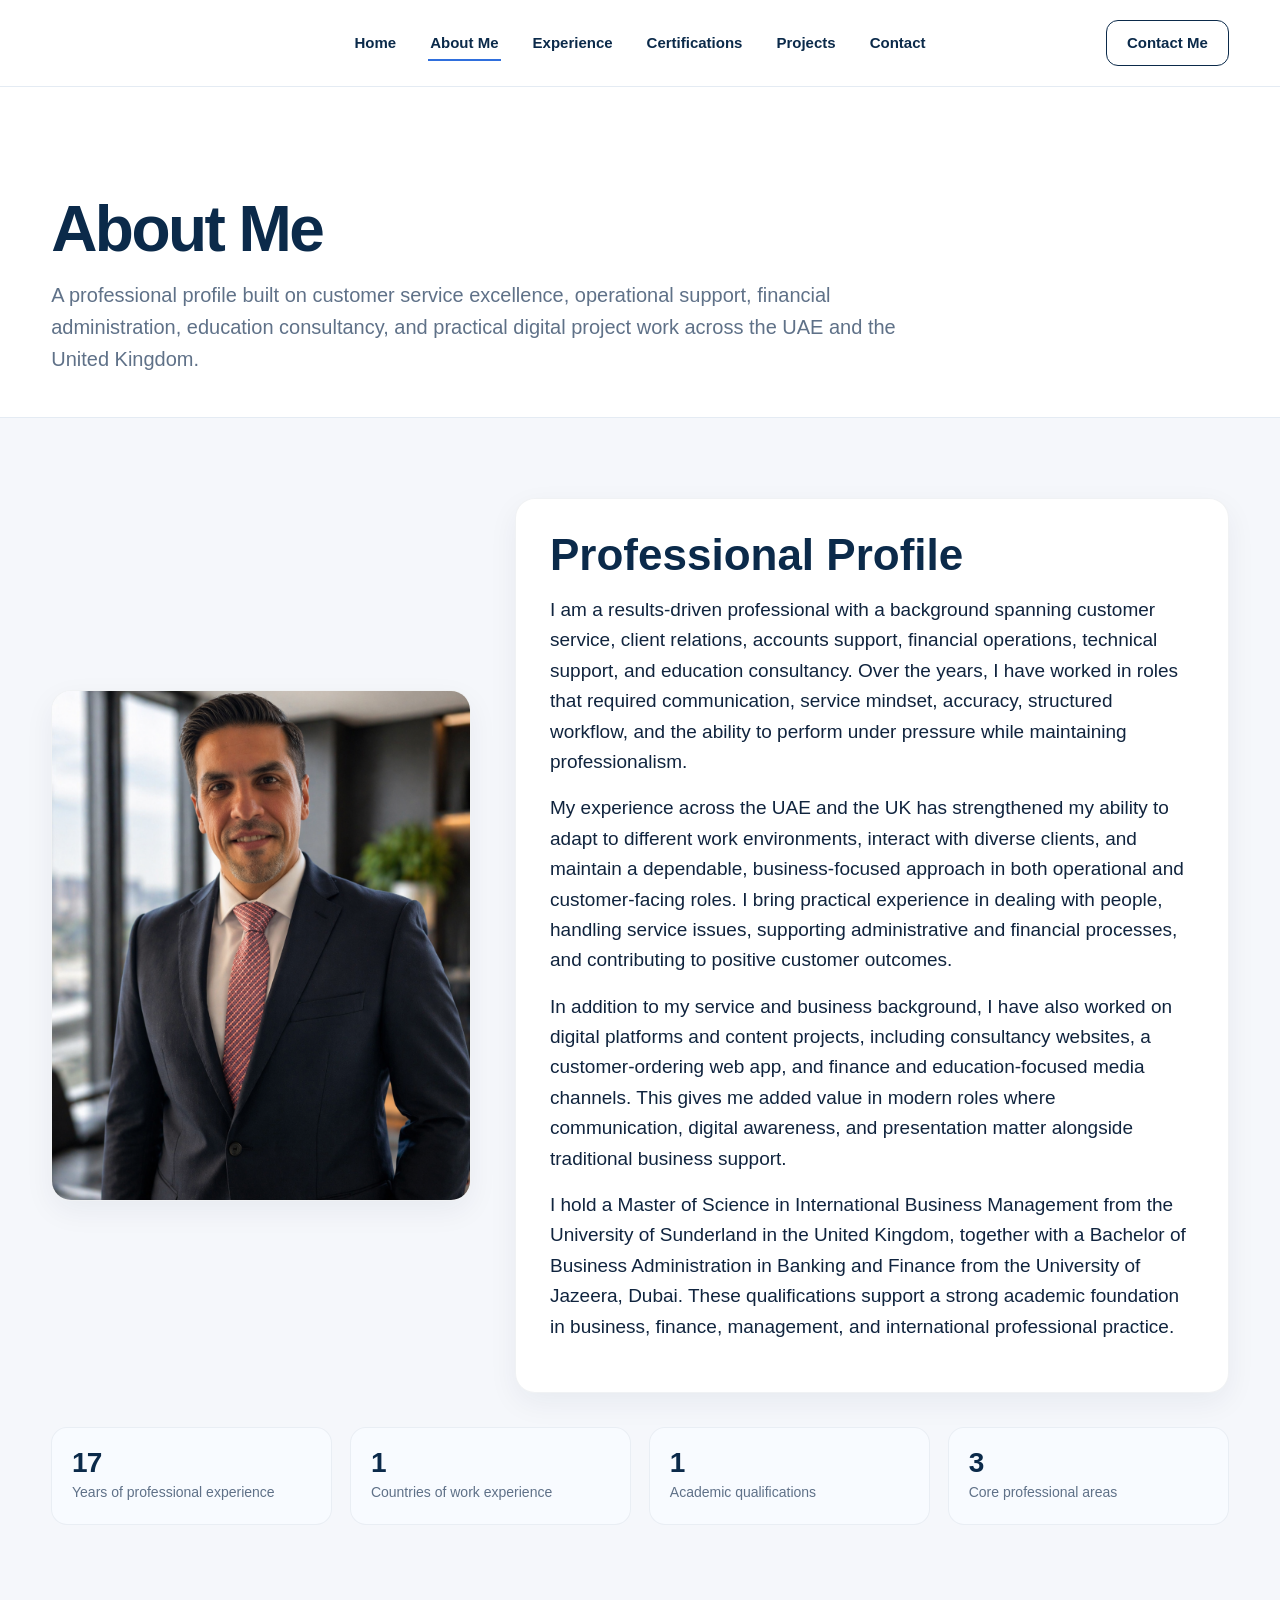
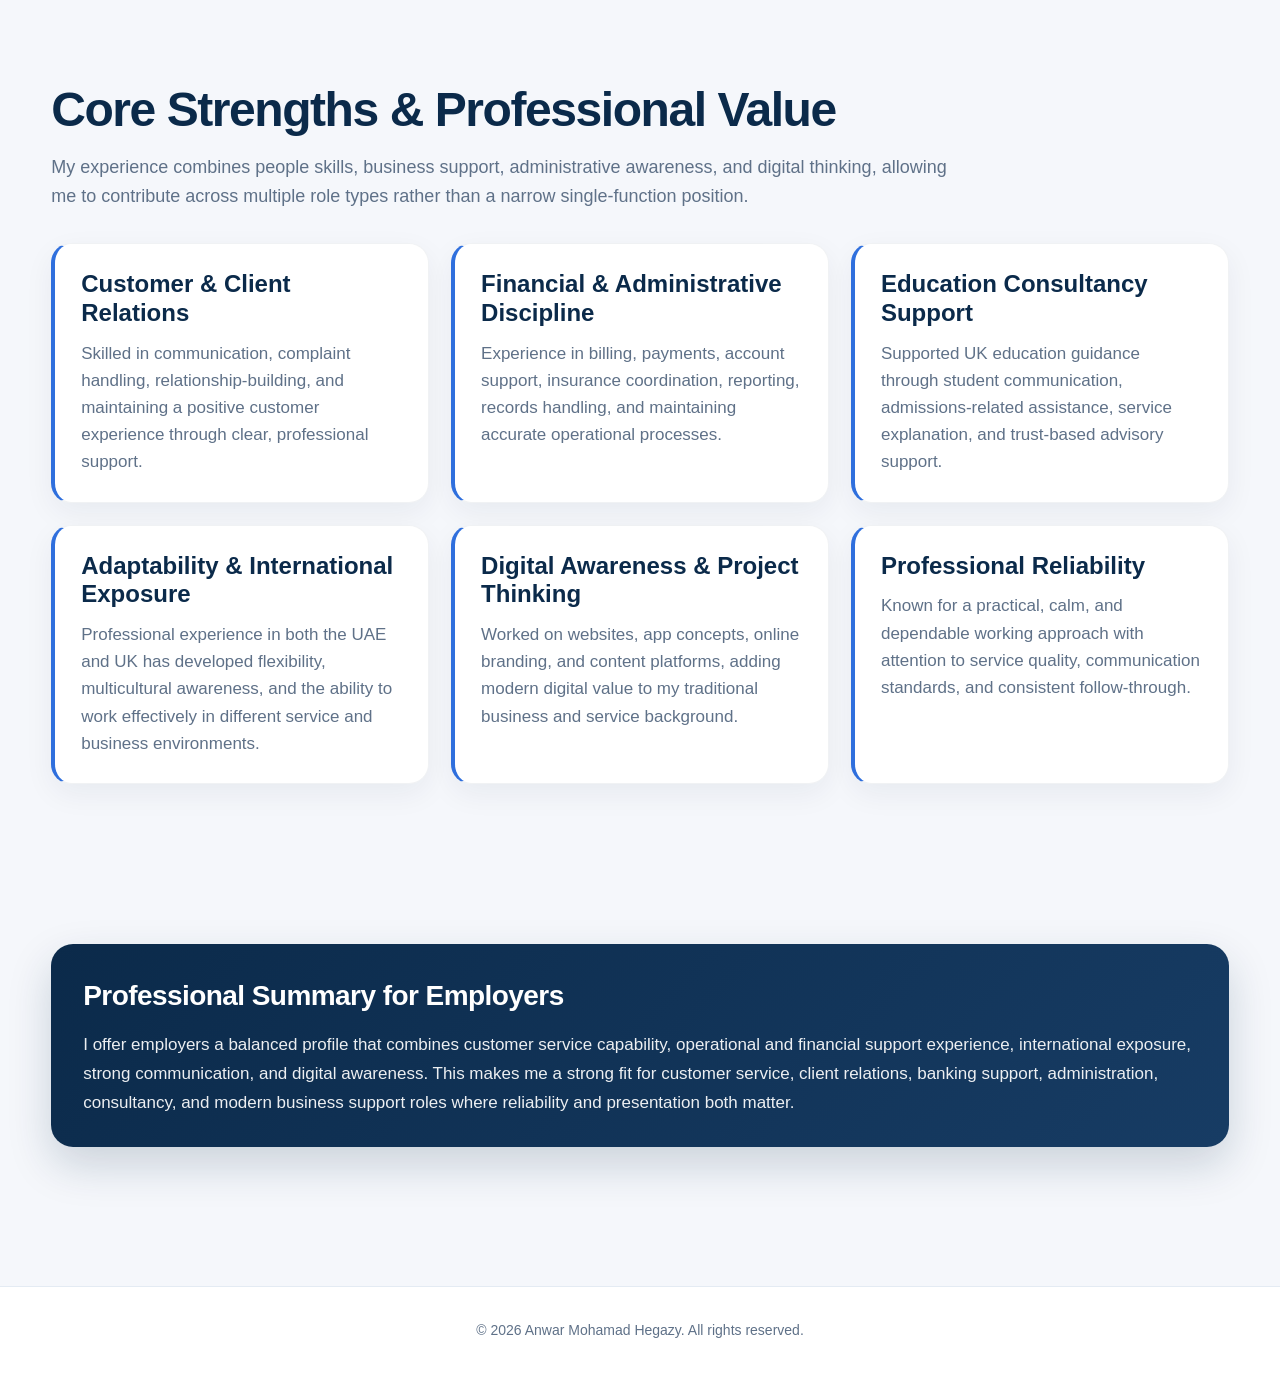
==== about.html @ 1013488e "Initial portfolio upload" ====
<!DOCTYPE html>
<html lang="en">
<head>
  <meta charset="UTF-8" />
  <meta name="viewport" content="width=device-width, initial-scale=1.0" />
  <title>Anwar Hegazy | About Me</title>
  <meta
    name="description"
    content="Learn more about Anwar Hegazy, including his international experience, academic background, client service expertise, education consultancy work, and digital project profile."
  />
  <link rel="icon" type="image/png" href="images/favicon.png" />
  <link rel="stylesheet" href="style.css" />
</head>
<body>
  <header class="site-header">
    <div class="container header-inner">
      <div class="brand-spacer"></div>

      <nav class="main-nav">
        <a href="index.html">Home</a>
        <a href="about.html" class="active">About Me</a>
        <a href="experience.html">Experience</a>
        <a href="certifications.html">Certifications</a>
        <a href="projects.html">Projects</a>
        <a href="contact.html">Contact</a>
      </nav>

      <div class="header-right">
        <a href="contact.html" class="header-btn">Contact Me</a>
      </div>

      <button class="menu-toggle" aria-label="Menu">☰</button>
    </div>

    <div class="mobile-nav">
      <a href="index.html">Home</a>
      <a href="about.html">About Me</a>
      <a href="experience.html">Experience</a>
      <a href="certifications.html">Certifications</a>
      <a href="projects.html">Projects</a>
      <a href="contact.html">Contact</a>
    </div>
  </header>

  <section class="page-hero fade-in-section">
    <div class="container">
      <h1>About Me</h1>
      <p>
        A professional profile built on customer service excellence, operational support, financial administration,
        education consultancy, and practical digital project work across the UAE and the United Kingdom.
      </p>
    </div>
  </section>

  <section class="section">
    <div class="container">
      <div class="about-grid fade-in-section">
        <div class="about-photo card">
          <img src="images/anwar-photo.png" alt="Anwar Hegazy portrait" />
        </div>

        <div class="about-copy card">
          <h2>Professional Profile</h2>

          <p>
            I am a results-driven professional with a background spanning customer service, client relations,
            accounts support, financial operations, technical support, and education consultancy. Over the years,
            I have worked in roles that required communication, service mindset, accuracy, structured workflow,
            and the ability to perform under pressure while maintaining professionalism.
          </p>

          <p>
            My experience across the UAE and the UK has strengthened my ability to adapt to different work
            environments, interact with diverse clients, and maintain a dependable, business-focused approach
            in both operational and customer-facing roles. I bring practical experience in dealing with people,
            handling service issues, supporting administrative and financial processes, and contributing to
            positive customer outcomes.
          </p>

          <p>
            In addition to my service and business background, I have also worked on digital platforms and content
            projects, including consultancy websites, a customer-ordering web app, and finance and education-focused
            media channels. This gives me added value in modern roles where communication, digital awareness, and
            presentation matter alongside traditional business support.
          </p>

          <p>
            I hold a Master of Science in International Business Management from the University of Sunderland in
            the United Kingdom, together with a Bachelor of Business Administration in Banking and Finance from
            the University of Jazeera, Dubai. These qualifications support a strong academic foundation in business,
            finance, management, and international professional practice.
          </p>
        </div>
      </div>

      <div class="stats-row fade-in-section" style="margin-top: 34px;">
        <div class="stat-box">
          <strong class="stat-number" data-target="20">0</strong>
          <span class="stat-label">Years of professional experience</span>
        </div>

        <div class="stat-box">
          <strong class="stat-number" data-target="2">0</strong>
          <span class="stat-label">Countries of work experience</span>
        </div>

        <div class="stat-box">
          <strong class="stat-number" data-target="2">0</strong>
          <span class="stat-label">Academic qualifications</span>
        </div>

        <div class="stat-box">
          <strong class="stat-number" data-target="4">0</strong>
          <span class="stat-label">Core professional areas</span>
        </div>
      </div>
    </div>
  </section>

  <section class="section fade-in-section">
    <div class="container">
      <h2 class="section-title">Core Strengths & Professional Value</h2>
      <p class="section-intro">
        My experience combines people skills, business support, administrative awareness, and digital thinking,
        allowing me to contribute across multiple role types rather than a narrow single-function position.
      </p>

      <div class="highlights-grid">
        <div class="highlight-card card">
          <h4>Customer & Client Relations</h4>
          <p>
            Skilled in communication, complaint handling, relationship-building, and maintaining a positive
            customer experience through clear, professional support.
          </p>
        </div>

        <div class="highlight-card card">
          <h4>Financial & Administrative Discipline</h4>
          <p>
            Experience in billing, payments, account support, insurance coordination, reporting, records handling,
            and maintaining accurate operational processes.
          </p>
        </div>

        <div class="highlight-card card">
          <h4>Education Consultancy Support</h4>
          <p>
            Supported UK education guidance through student communication, admissions-related assistance,
            service explanation, and trust-based advisory support.
          </p>
        </div>

        <div class="highlight-card card">
          <h4>Adaptability & International Exposure</h4>
          <p>
            Professional experience in both the UAE and UK has developed flexibility, multicultural awareness,
            and the ability to work effectively in different service and business environments.
          </p>
        </div>

        <div class="highlight-card card">
          <h4>Digital Awareness & Project Thinking</h4>
          <p>
            Worked on websites, app concepts, online branding, and content platforms, adding modern digital value
            to my traditional business and service background.
          </p>
        </div>

        <div class="highlight-card card">
          <h4>Professional Reliability</h4>
          <p>
            Known for a practical, calm, and dependable working approach with attention to service quality,
            communication standards, and consistent follow-through.
          </p>
        </div>
      </div>
    </div>
  </section>

  <section class="section fade-in-section">
    <div class="container">
      <div class="recruiter-strip">
        <h3>Professional Summary for Employers</h3>
        <p>
          I offer employers a balanced profile that combines customer service capability, operational and financial
          support experience, international exposure, strong communication, and digital awareness. This makes me a
          strong fit for customer service, client relations, banking support, administration, consultancy, and
          modern business support roles where reliability and presentation both matter.
        </p>
      </div>
    </div>
  </section>

  <footer class="site-footer">
    <div class="container footer-inner">
      <p>© 2026 Anwar Mohamad Hegazy. All rights reserved.</p>
    </div>
  </footer>

  <script src="script.js"></script>
</body>
</html>
---- style.css ----
:root {
  --navy: #0b2a4a;
  --navy-2: #163b63;
  --blue: #2f6fdd;
  --blue-dark: #255fc7;
  --text: #10243e;
  --muted: #5f7188;
  --bg: #f5f7fb;
  --bg-soft: #eef3f9;
  --white: #ffffff;
  --line: #e4ebf3;
  --card: #ffffff;
  --shadow: 0 12px 34px rgba(16, 36, 62, 0.08);
  --shadow-soft: 0 8px 24px rgba(16, 36, 62, 0.05);
  --shadow-strong: 0 20px 50px rgba(16, 36, 62, 0.14);
  --radius: 20px;
  --max: 1240px;
}

* {
  box-sizing: border-box;
}

html {
  scroll-behavior: smooth;
}

body {
  margin: 0;
  font-family: Arial, sans-serif;
  color: var(--text);
  background: var(--bg);
  line-height: 1.6;
  -webkit-font-smoothing: antialiased;
  -moz-osx-font-smoothing: grayscale;
}

img {
  max-width: 100%;
  display: block;
}

a {
  color: inherit;
  text-decoration: none;
}

.container {
  width: min(92%, var(--max));
  margin: 0 auto;
}

/* Header */
.site-header {
  position: sticky;
  top: 0;
  z-index: 1000;
  background: rgba(255, 255, 255, 0.96);
  backdrop-filter: blur(10px);
  border-bottom: 1px solid var(--line);
}

.site-header.scrolled {
  box-shadow: 0 8px 24px rgba(16, 36, 62, 0.08);
}

.header-inner {
  min-height: 86px;
  display: grid;
  grid-template-columns: 1fr auto 1fr;
  align-items: center;
}

.brand-spacer {
  min-height: 1px;
}

.main-nav {
  display: flex;
  justify-content: center;
  gap: 30px;
  align-items: center;
  flex-wrap: wrap;
}

.main-nav a {
  color: var(--navy);
  font-size: 15px;
  font-weight: 600;
  position: relative;
  padding: 8px 2px;
  transition: color 0.25s ease;
}

.main-nav a::after {
  content: "";
  position: absolute;
  left: 0;
  bottom: 2px;
  width: 0;
  height: 2px;
  background: var(--blue);
  transition: width 0.25s ease;
}

.main-nav a:hover::after,
.main-nav a.active::after {
  width: 100%;
}

.header-right {
  display: flex;
  justify-content: flex-end;
  gap: 12px;
}

.header-btn {
  display: inline-flex;
  align-items: center;
  justify-content: center;
  min-height: 46px;
  border: 1px solid var(--navy);
  color: var(--navy);
  padding: 0 20px;
  border-radius: 12px;
  font-size: 15px;
  font-weight: 600;
  transition: 0.25s ease;
}

.header-btn:hover {
  background: var(--navy);
  color: var(--white);
}

.menu-toggle {
  display: none;
  justify-self: end;
  background: #fff;
  border: 1px solid var(--line);
  color: var(--navy);
  border-radius: 10px;
  padding: 10px 12px;
  font-size: 20px;
  cursor: pointer;
}

.mobile-nav {
  display: none;
  border-top: 1px solid var(--line);
  background: #fff;
}

.mobile-nav.show {
  display: block;
}

.mobile-nav a {
  display: block;
  padding: 15px 4%;
  border-bottom: 1px solid #eef3f8;
  color: var(--navy);
  font-weight: 500;
}

/* Buttons */
.btn-primary,
.btn-secondary,
.btn-light,
.btn-outline-dark {
  display: inline-flex;
  align-items: center;
  justify-content: center;
  min-height: 52px;
  padding: 0 22px;
  border-radius: 12px;
  font-size: 15px;
  font-weight: 700;
  letter-spacing: 0.01em;
  transition: 0.25s ease;
}

.btn-primary {
  background: var(--blue);
  color: var(--white);
  border: none;
  box-shadow: 0 10px 20px rgba(47, 111, 221, 0.18);
}

.btn-primary:hover {
  background: var(--blue-dark);
  transform: translateY(-1px);
  box-shadow: 0 14px 28px rgba(47, 111, 221, 0.24);
}

.btn-secondary {
  border: 1px solid rgba(255,255,255,0.88);
  color: var(--white);
  background: transparent;
}

.btn-secondary:hover {
  background: rgba(255,255,255,0.1);
}

.btn-light {
  background: var(--white);
  color: var(--navy);
}

.btn-light:hover {
  background: #f1f5fb;
}

.btn-outline-dark {
  background: transparent;
  color: var(--navy);
  border: 1px solid var(--navy);
}

.btn-outline-dark:hover {
  background: var(--navy);
  color: var(--white);
  box-shadow: 0 12px 24px rgba(11, 42, 74, 0.16);
}

/* Hero */
.hero {
  min-height: calc(100vh - 86px);
  background:
    linear-gradient(to right, rgba(11, 42, 74, 0.84), rgba(11, 42, 74, 0.56), rgba(11, 42, 74, 0.16)),
    url("images/hero-bg.jpg") center center / cover no-repeat;
  display: flex;
  align-items: center;
}

.hero-inner {
  padding: 90px 0;
}

.hero-copy {
  max-width: 780px;
  color: var(--white);
}

.eyebrow {
  display: inline-block;
  margin-bottom: 18px;
  font-size: 13px;
  letter-spacing: 0.18em;
  text-transform: uppercase;
  opacity: 0.92;
}

.hero h1 {
  margin: 0 0 18px;
  font-size: clamp(56px, 7vw, 92px);
  line-height: 0.96;
  letter-spacing: -0.04em;
  font-weight: 700;
}

.hero-subtitle {
  margin: 0 0 22px;
  font-size: clamp(20px, 2vw, 32px);
  line-height: 1.4;
  opacity: 0.98;
}

.hero-description {
  max-width: 760px;
  margin: 0 0 34px;
  font-size: 18px;
  line-height: 1.7;
  opacity: 0.95;
}

.hero-actions {
  display: flex;
  flex-wrap: wrap;
  gap: 14px;
}

/* Generic cards */
.home-intro-card,
.home-photo-card,
.home-feature-card,
.card {
  background: var(--card);
  border-radius: var(--radius);
  box-shadow: 0 10px 30px rgba(16, 36, 62, 0.06);
  border: 1px solid rgba(11, 42, 74, 0.06);
}

/* Home */
.home-section {
  padding: 70px 0;
}

.home-intro-grid {
  display: grid;
  grid-template-columns: 1.1fr 0.9fr;
  gap: 26px;
  align-items: stretch;
}

.home-intro-card {
  padding: 34px;
}

.home-intro-card h2 {
  margin: 0 0 16px;
  font-size: 38px;
  line-height: 1.05;
  color: var(--navy);
}

.home-intro-card p {
  margin: 0 0 14px;
  font-size: 18px;
  color: var(--text);
}

.home-photo-card {
  overflow: hidden;
  min-height: 100%;
}

.home-photo-card img {
  width: 100%;
  height: 100%;
  object-fit: cover;
}

.home-feature-grid {
  display: grid;
  grid-template-columns: repeat(4, 1fr);
  gap: 22px;
  margin-top: 24px;
}

.home-feature-card {
  padding: 24px;
}

.home-feature-card h3 {
  margin: 0 0 10px;
  font-size: 24px;
  line-height: 1.2;
  color: var(--navy);
}

.home-feature-card p {
  margin: 0;
  color: var(--muted);
  font-size: 16px;
}

.featured-projects-grid {
  display: grid;
  grid-template-columns: repeat(3, 1fr);
  gap: 22px;
  margin-top: 26px;
}

.featured-project-card {
  background: var(--white);
  border: 1px solid rgba(11, 42, 74, 0.06);
  border-radius: 18px;
  overflow: hidden;
  box-shadow: 0 10px 30px rgba(16, 36, 62, 0.06);
}

.featured-project-media {
  aspect-ratio: 16 / 10;
  overflow: hidden;
  background: #fff;
}

.featured-project-media img {
  width: 100%;
  height: 100%;
  object-fit: cover;
}

.featured-project-body {
  padding: 22px;
}

.featured-project-body h3 {
  margin: 0 0 10px;
  font-size: 24px;
  color: var(--navy);
}

.featured-project-label {
  display: inline-block;
  margin-bottom: 12px;
  font-size: 13px;
  font-weight: 700;
  letter-spacing: 0.04em;
  text-transform: uppercase;
  color: var(--blue);
}

.featured-project-body p {
  margin: 0 0 16px;
  color: var(--muted);
  font-size: 16px;
}

/* Stats */
.stats-row {
  display: grid;
  grid-template-columns: repeat(4, 1fr);
  gap: 18px;
  margin-top: 24px;
}

.stat-box {
  background: #f8fbff;
  border: 1px solid rgba(11, 42, 74, 0.06);
  border-radius: 16px;
  padding: 20px;
}

.stat-box strong,
.stat-number {
  display: block;
  font-size: 28px;
  color: var(--navy);
  font-weight: 700;
  line-height: 1.1;
  letter-spacing: -0.03em;
}

.stat-box span,
.stat-label {
  font-size: 14px;
  color: var(--muted);
}

/* Recruiter strip */
.recruiter-strip {
  margin-top: 0;
  margin-bottom: 32px;
  background: linear-gradient(135deg, #0b2a4a, #173c64);
  color: #fff;
  border-radius: 22px;
  padding: 30px 32px;
  box-shadow: 0 18px 44px rgba(11, 42, 74, 0.18);
}

.recruiter-strip h3 {
  margin: 0 0 12px;
  font-size: 28px;
  letter-spacing: -0.02em;
}

.recruiter-strip p {
  margin: 0;
  font-size: 17px;
  line-height: 1.7;
  color: rgba(255,255,255,0.92);
}

/* Page hero */
.page-hero {
  padding: 110px 0 42px;
  background: #fff;
  border-bottom: 1px solid var(--line);
}

.page-hero h1 {
  margin: 0;
  font-size: clamp(42px, 5vw, 68px);
  line-height: 1;
  letter-spacing: -0.04em;
  color: var(--navy);
}

.page-hero p {
  max-width: 900px;
  margin: 18px 0 0;
  font-size: 20px;
  color: var(--muted);
}

/* Sections */
.section {
  padding: 80px 0;
}

.section-tight {
  padding: 56px 0 80px;
}

.section-block {
  margin-bottom: 60px;
}

.section-title {
  margin: 0 0 18px;
  font-size: clamp(34px, 4vw, 48px);
  line-height: 1.05;
  letter-spacing: -0.03em;
  color: var(--navy);
}

.section-subtitle {
  margin: 0 0 30px;
  font-size: clamp(28px, 3vw, 36px);
  line-height: 1.08;
  letter-spacing: -0.025em;
  color: var(--navy);
}

.section-intro {
  max-width: 900px;
  margin: 0 0 32px;
  font-size: 18px;
  color: var(--muted);
}

/* About */
.about-grid {
  display: grid;
  grid-template-columns: 420px 1fr;
  gap: 44px;
  align-items: center;
}

.about-photo.card {
  overflow: hidden;
}

.about-photo img {
  width: 100%;
  aspect-ratio: 0.82 / 1;
  object-fit: cover;
}

.about-copy.card {
  padding: 34px;
}

.about-copy h2 {
  margin: 0 0 18px;
  font-size: 44px;
  line-height: 1;
  color: var(--navy);
}

.about-copy p {
  margin: 0 0 16px;
  font-size: 19px;
  color: var(--text);
}

/* Experience */
.timeline {
  display: grid;
  gap: 22px;
}

.timeline-card {
  padding: 28px 30px;
}

.timeline-card h3 {
  margin: 0 0 8px;
  font-size: 30px;
  line-height: 1.1;
  color: var(--navy);
}

.timeline-meta {
  margin: 0 0 18px;
  font-size: 18px;
  color: var(--muted);
  font-weight: 700;
}

.timeline-card p {
  margin: 0;
  font-size: 18px;
  color: var(--text);
}

.highlights-grid {
  display: grid;
  grid-template-columns: repeat(3, 1fr);
  gap: 22px;
  margin-top: 26px;
}

.highlight-card {
  padding: 26px;
  border-left: 4px solid var(--blue);
}

.highlight-card h4 {
  margin: 0 0 12px;
  font-size: 24px;
  color: var(--navy);
  line-height: 1.2;
}

.highlight-card p {
  margin: 0;
  font-size: 17px;
  color: var(--muted);
}

/* Old certificate grid if needed elsewhere */
.cert-grid {
  display: grid;
  grid-template-columns: repeat(2, 1fr);
  gap: 22px;
}

.cert-card {
  padding: 28px;
  padding-top: 30px;
}

.cert-card h3 {
  margin: 0 0 10px;
  font-size: 26px;
  color: var(--navy);
  line-height: 1.2;
}

.cert-card p {
  margin: 0 0 14px;
  font-size: 17px;
  color: var(--muted);
}

.cert-image-link {
  display: block;
  transition: transform 0.25s ease;
}

.cert-image-link:hover {
  transform: translateY(-4px);
}

.cert-image {
  margin-top: 16px;
  height: 220px;
  overflow: hidden;
  border-radius: 12px;
  border: 1px solid #e6edf6;
  background: #fff;
}

.cert-image img {
  width: 100%;
  height: 100%;
  object-fit: cover;
  object-position: top;
  display: block;
  transition: transform 0.3s ease;
}

.cert-action {
  margin-top: 14px;
  margin-bottom: 0;
}

.cert-action a {
  color: var(--blue);
  font-weight: 600;
}

.cert-action a:hover {
  text-decoration: underline;
}

.small-note {
  margin-top: 20px;
  font-size: 16px;
  color: var(--muted);
}

/* Projects - agency level */
.projects-stack {
  display: grid;
  gap: 34px;
}

.project-showcase {
  display: grid;
  grid-template-columns: 1.02fr 0.98fr;
  gap: 34px;
  align-items: center;
  background: var(--white);
  border: 1px solid rgba(11, 42, 74, 0.06);
  border-radius: 20px;
  padding: 28px;
  box-shadow: 0 10px 30px rgba(16, 36, 62, 0.06);
  transition: transform 0.3s ease, box-shadow 0.3s ease;
}

.project-showcase:hover {
  transform: translateY(-4px);
  box-shadow: 0 18px 44px rgba(16, 36, 62, 0.10);
}

.project-showcase.reverse {
  grid-template-columns: 0.98fr 1.02fr;
}

.project-showcase.reverse .project-showcase-media {
  order: 2;
}

.project-showcase.reverse .project-showcase-content {
  order: 1;
}

.project-showcase-content h2 {
  margin: 0 0 10px;
  font-size: 36px;
  line-height: 1.08;
  color: var(--navy);
}

.project-kicker {
  display: inline-block;
  margin-bottom: 12px;
  font-size: 13px;
  font-weight: 700;
  letter-spacing: 0.05em;
  text-transform: uppercase;
  color: var(--blue);
}

.project-showcase-content p {
  margin: 0 0 18px;
  font-size: 18px;
  color: var(--text);
}

.project-points {
  margin: 0 0 20px 18px;
  padding: 0;
}

.project-points li {
  margin-bottom: 8px;
  color: var(--muted);
  font-size: 16px;
}

.project-showcase-media {
  min-width: 0;
}

.project-image-wrap {
  position: relative;
  display: block;
  overflow: hidden;
  border-radius: 20px;
  box-shadow: var(--shadow-strong);
  background: #fff;
}

.project-image-wrap img {
  width: 100%;
  height: auto;
  display: block;
  transition: transform 0.55s ease, filter 0.35s ease;
}

.project-image-overlay {
  position: absolute;
  inset: 0;
  background: linear-gradient(to top, rgba(11, 42, 74, 0.68), rgba(11, 42, 74, 0.12));
  display: flex;
  align-items: flex-end;
  justify-content: flex-start;
  padding: 24px;
  opacity: 0;
  transition: opacity 0.35s ease;
}

.project-image-overlay span {
  display: inline-flex;
  align-items: center;
  justify-content: center;
  min-height: 42px;
  padding: 0 16px;
  background: rgba(255, 255, 255, 0.96);
  color: var(--navy);
  border-radius: 999px;
  font-size: 13px;
  font-weight: 700;
}

.project-image-wrap:hover img {
  transform: scale(1.035);
  filter: brightness(0.97);
}

.project-image-wrap:hover .project-image-overlay {
  opacity: 1;
}

.static-image {
  cursor: default;
  border-radius: 20px;
  overflow: hidden;
}

.static-image img {
  transition: transform 0.55s ease, filter 0.35s ease;
}

.static-image:hover img {
  transform: scale(1.035);
  filter: brightness(0.97);
}

.skills-tags {
  display: flex;
  flex-wrap: wrap;
  gap: 8px;
  margin: 20px 0 22px;
}

.skills-tags span {
  display: inline-flex;
  align-items: center;
  min-height: 36px;
  padding: 0 14px;
  border-radius: 999px;
  background: #f7faff;
  border: 1px solid #dce6f2;
  color: var(--navy);
  font-size: 14px;
  font-weight: 600;
  transition: all 0.22s ease;
}

.skills-tags span:hover {
  background: var(--navy);
  color: #fff;
  border-color: var(--navy);
  transform: translateY(-1px);
}

.project-links {
  display: flex;
  flex-wrap: wrap;
  gap: 12px;
  margin-top: 6px;
}

.consultancy-project {
  background: linear-gradient(180deg, #ffffff, #f8fbff);
  border: 1px solid rgba(30, 90, 168, 0.15);
}

/* Contact */
.contact-grid {
  display: grid;
  grid-template-columns: 1fr 1fr;
  gap: 28px;
}

.contact-card {
  padding: 30px;
}

.contact-card h3 {
  margin: 0 0 18px;
  font-size: 30px;
  color: var(--navy);
}

.contact-card p {
  margin: 0 0 14px;
  font-size: 18px;
  color: var(--text);
}

.contact-card a {
  color: var(--blue);
}

.form-grid {
  display: grid;
  gap: 16px;
}

.two-col {
  display: grid;
  grid-template-columns: 1fr 1fr;
  gap: 16px;
}

.form-group label {
  display: block;
  margin-bottom: 8px;
  font-size: 15px;
  color: var(--navy);
  font-weight: 600;
}

.form-group input,
.form-group textarea {
  width: 100%;
  border: 1px solid #c9d5e4;
  border-radius: 12px;
  padding: 14px 14px;
  font-size: 16px;
  font-family: inherit;
  color: var(--text);
  background: #fff;
  transition: border-color 0.2s ease, box-shadow 0.2s ease;
}

.form-group textarea {
  resize: vertical;
  min-height: 150px;
}

.form-group input:focus,
.form-group textarea:focus {
  outline: none;
  border-color: var(--blue);
  box-shadow: 0 0 0 4px rgba(47, 111, 221, 0.10);
}

.contact-strip {
  display: grid;
  grid-template-columns: repeat(3, 1fr);
  gap: 22px;
  margin-top: 22px;
}

.contact-mini {
  padding: 22px;
}

.contact-mini h4 {
  margin: 0 0 10px;
  font-size: 22px;
  color: var(--navy);
}

.contact-mini p {
  margin: 0;
  color: var(--muted);
}

.references {
  text-align: center;
  margin-top: 26px;
  font-size: 22px;
  font-weight: 700;
  color: var(--navy);
}

/* Footer */
.site-footer {
  background: #fff;
  border-top: 1px solid var(--line);
  padding: 32px 0;
  margin-top: 26px;
}

.footer-inner {
  display: flex;
  align-items: center;
  justify-content: center;
  gap: 18px;
}

.footer-inner p {
  margin: 0;
  color: var(--muted);
  font-size: 14px;
  text-align: center;
}

/* Scroll animations */
.fade-in-section {
  opacity: 0;
  transform: translateY(28px);
  transition: opacity 0.8s ease, transform 0.8s ease;
  will-change: opacity, transform;
}

.fade-in-section.is-visible {
  opacity: 1;
  transform: translateY(0);
}

/* Hover animation */
.card,
.home-feature-card,
.featured-project-card,
.stat-box,
.highlight-card,
.contact-mini,
.timeline-card,
.project-showcase,
.cert-card,
.contact-card {
  transition: transform 0.3s ease, box-shadow 0.3s ease;
}

.card:hover,
.home-feature-card:hover,
.featured-project-card:hover,
.stat-box:hover,
.highlight-card:hover,
.contact-mini:hover,
.timeline-card:hover,
.project-showcase:hover,
.cert-card:hover,
.contact-card:hover {
  transform: translateY(-4px);
  box-shadow: 0 18px 44px rgba(16, 36, 62, 0.10);
}

/* Certifications page only */
.certifications-page .projects-stack {
  display: grid;
  grid-template-columns: repeat(2, 1fr);
  gap: 26px;
  align-items: stretch;
}

.certifications-page .project-showcase,
.certifications-page .project-showcase.reverse,
.certifications-page .consultancy-project {
  display: flex;
  flex-direction: column;
  gap: 16px;
  padding: 22px;
  height: 100%;
  min-height: 100%;
}

.certifications-page .project-showcase.reverse .project-showcase-media,
.certifications-page .project-showcase.reverse .project-showcase-content {
  order: initial;
}

.certifications-page .project-showcase-media {
  width: 100%;
}

.certifications-page .project-image-wrap,
.certifications-page .static-image {
  display: block;
  width: 100%;
}

.certifications-page .project-image-wrap img,
.certifications-page .static-image img {
  width: 100%;
  height: 200px;
  object-fit: cover;
  object-position: top;
  border-radius: 12px;
}

.certifications-page .project-showcase-content {
  display: flex;
  flex-direction: column;
  flex: 1;
  gap: 12px;
}

.certifications-page .project-showcase-content h2 {
  font-size: 24px;
  line-height: 1.18;
  margin: 0;
  letter-spacing: -0.02em;
}

.certifications-page .project-sub {
  font-size: 14px;
  margin: 0;
  color: var(--muted);
}

.certifications-page .project-showcase-content p {
  font-size: 14px;
  line-height: 1.6;
  margin: 0;
  color: var(--muted);
}

.certifications-page .skills-tags {
  display: flex;
  flex-wrap: wrap;
  gap: 10px;
  margin: 4px 0 0;
}

.certifications-page .skills-tags span {
  display: inline-flex;
  align-items: center;
  min-height: 38px;
  padding: 0 14px;
  font-size: 14px;
  font-weight: 600;
  border-radius: 999px;
  background: #f4f8fd;
  border: 1px solid #dce7f4;
  color: var(--navy);
}

.certifications-page .project-links {
  margin-top: auto;
  padding-top: 10px;
}

.certifications-page .btn-primary {
  display: inline-flex;
  align-items: center;
  justify-content: center;
  min-height: 50px;
  padding: 0 22px;
  font-size: 15px;
  font-weight: 700;
  border-radius: 12px;
}

/* Responsive */
@media (max-width: 1200px) {
  .home-feature-grid,
  .stats-row,
  .featured-projects-grid {
    grid-template-columns: repeat(2, 1fr);
  }

  .project-showcase,
  .project-showcase.reverse {
    grid-template-columns: 1fr;
  }

  .project-showcase.reverse .project-showcase-media,
  .project-showcase.reverse .project-showcase-content {
    order: initial;
  }
}

@media (max-width: 1100px) {
  .header-inner {
    grid-template-columns: 1fr auto;
  }

  .brand-spacer,
  .header-right,
  .main-nav {
    display: none;
  }

  .menu-toggle {
    display: inline-flex;
  }

  .home-intro-grid,
  .about-grid,
  .contact-grid,
  .highlights-grid,
  .contact-strip,
  .stats-row,
  .featured-projects-grid {
    grid-template-columns: 1fr;
  }

  .home-feature-grid {
    grid-template-columns: repeat(2, 1fr);
  }

  .two-col {
    grid-template-columns: 1fr;
  }
}

@media (max-width: 900px) {
  .section {
    padding: 68px 0;
  }

  .section-tight {
    padding: 46px 0 68px;
  }

  .page-hero {
    padding: 92px 0 30px;
  }

  .recruiter-strip {
    padding: 24px;
  }

  .certifications-page .projects-stack {
    grid-template-columns: repeat(2, 1fr);
    gap: 18px;
  }

  .certifications-page .project-showcase,
  .certifications-page .project-showcase.reverse,
  .certifications-page .consultancy-project {
    padding: 16px;
  }

  .certifications-page .project-image-wrap img,
  .certifications-page .static-image img {
    height: 150px;
  }

  .certifications-page .project-showcase-content h2 {
    font-size: 18px;
  }

  .certifications-page .project-showcase-content p,
  .certifications-page .project-sub {
    font-size: 13px;
  }

  .certifications-page .skills-tags span {
    min-height: 32px;
    padding: 0 10px;
    font-size: 12px;
  }

  .certifications-page .btn-primary {
    min-height: 42px;
    font-size: 13px;
    padding: 0 14px;
  }
}

@media (max-width: 768px) {
  .hero {
    min-height: calc(100vh - 76px);
  }

  .hero-inner {
    padding: 56px 0;
  }

  .hero-actions {
    flex-direction: column;
    align-items: flex-start;
  }

  .btn-primary,
  .btn-secondary,
  .btn-light,
  .btn-outline-dark {
    width: 100%;
    max-width: 280px;
  }

  .page-hero {
    padding-top: 74px;
  }

  .home-intro-card,
  .about-copy.card,
  .timeline-card,
  .cert-card,
  .contact-card,
  .contact-mini,
  .home-feature-card,
  .featured-project-body,
  .recruiter-strip,
  .project-showcase {
    padding: 22px;
  }

  .cert-card {
    padding-top: 24px;
  }

  .cert-grid {
    grid-template-columns: repeat(2, 1fr);
    gap: 14px;
  }

  .cert-card h3 {
    font-size: 18px;
  }

  .cert-card p {
    font-size: 14px;
  }

  .cert-image {
    height: 120px;
  }

  .section-subtitle {
    font-size: 28px;
  }

  .home-feature-grid {
    grid-template-columns: 1fr;
  }

  .project-showcase-content h2 {
    font-size: 30px;
  }

  .project-image-overlay {
    opacity: 1;
    padding: 16px;
    background: linear-gradient(to top, rgba(11, 42, 74, 0.55), rgba(11, 42, 74, 0.06));
  }

  .project-image-overlay span {
    min-height: 38px;
    font-size: 13px;
  }

  .footer-inner {
    flex-direction: column;
    align-items: center;
  }
}

@media (max-width: 640px) {
  .section {
    padding: 56px 0;
  }

  .section-tight {
    padding: 38px 0 56px;
  }

  .page-hero {
    padding: 82px 0 24px;
  }

  .section-title {
    margin-bottom: 14px;
  }

  .header-btn {
    min-height: 42px;
    padding: 0 16px;
  }
}

@media (max-width: 600px) {
  .certifications-page .projects-stack {
    grid-template-columns: repeat(2, 1fr);
    gap: 12px;
  }

  .certifications-page .project-showcase,
  .certifications-page .project-showcase.reverse,
  .certifications-page .consultancy-project {
    padding: 12px;
    gap: 12px;
  }

  .certifications-page .project-image-wrap img,
  .certifications-page .static-image img {
    height: 110px;
  }

  .certifications-page .project-showcase-content {
    gap: 8px;
  }

  .certifications-page .project-showcase-content h2 {
    font-size: 15px;
  }

  .certifications-page .project-showcase-content p,
  .certifications-page .project-sub {
    font-size: 11px;
    line-height: 1.45;
  }

  .certifications-page .skills-tags {
    gap: 6px;
  }

  .certifications-page .skills-tags span {
    min-height: 26px;
    padding: 0 8px;
    font-size: 10px;
  }

  .certifications-page .project-links {
    padding-top: 6px;
  }

  .certifications-page .btn-primary {
    width: 100%;
    min-height: 34px;
    font-size: 11px;
    padding: 0 8px;
    border-radius: 8px;
  }
}

@media (max-width: 520px) {
  .cert-grid {
    grid-template-columns: repeat(2, 1fr);
  }

  .cert-card {
    padding: 16px;
    padding-top: 18px;
  }

  .cert-card h3 {
    font-size: 16px;
  }

  .cert-card p,
  .cert-action a {
    font-size: 13px;
  }

  .cert-image {
    height: 100px;
  }

  .project-showcase-content h2 {
    font-size: 26px;
  }

  .project-points li,
  .project-showcase-content p {
    font-size: 15px;
  }

  .skills-tags span {
    font-size: 13px;
    min-height: 34px;
    padding: 0 12px;
  }
}
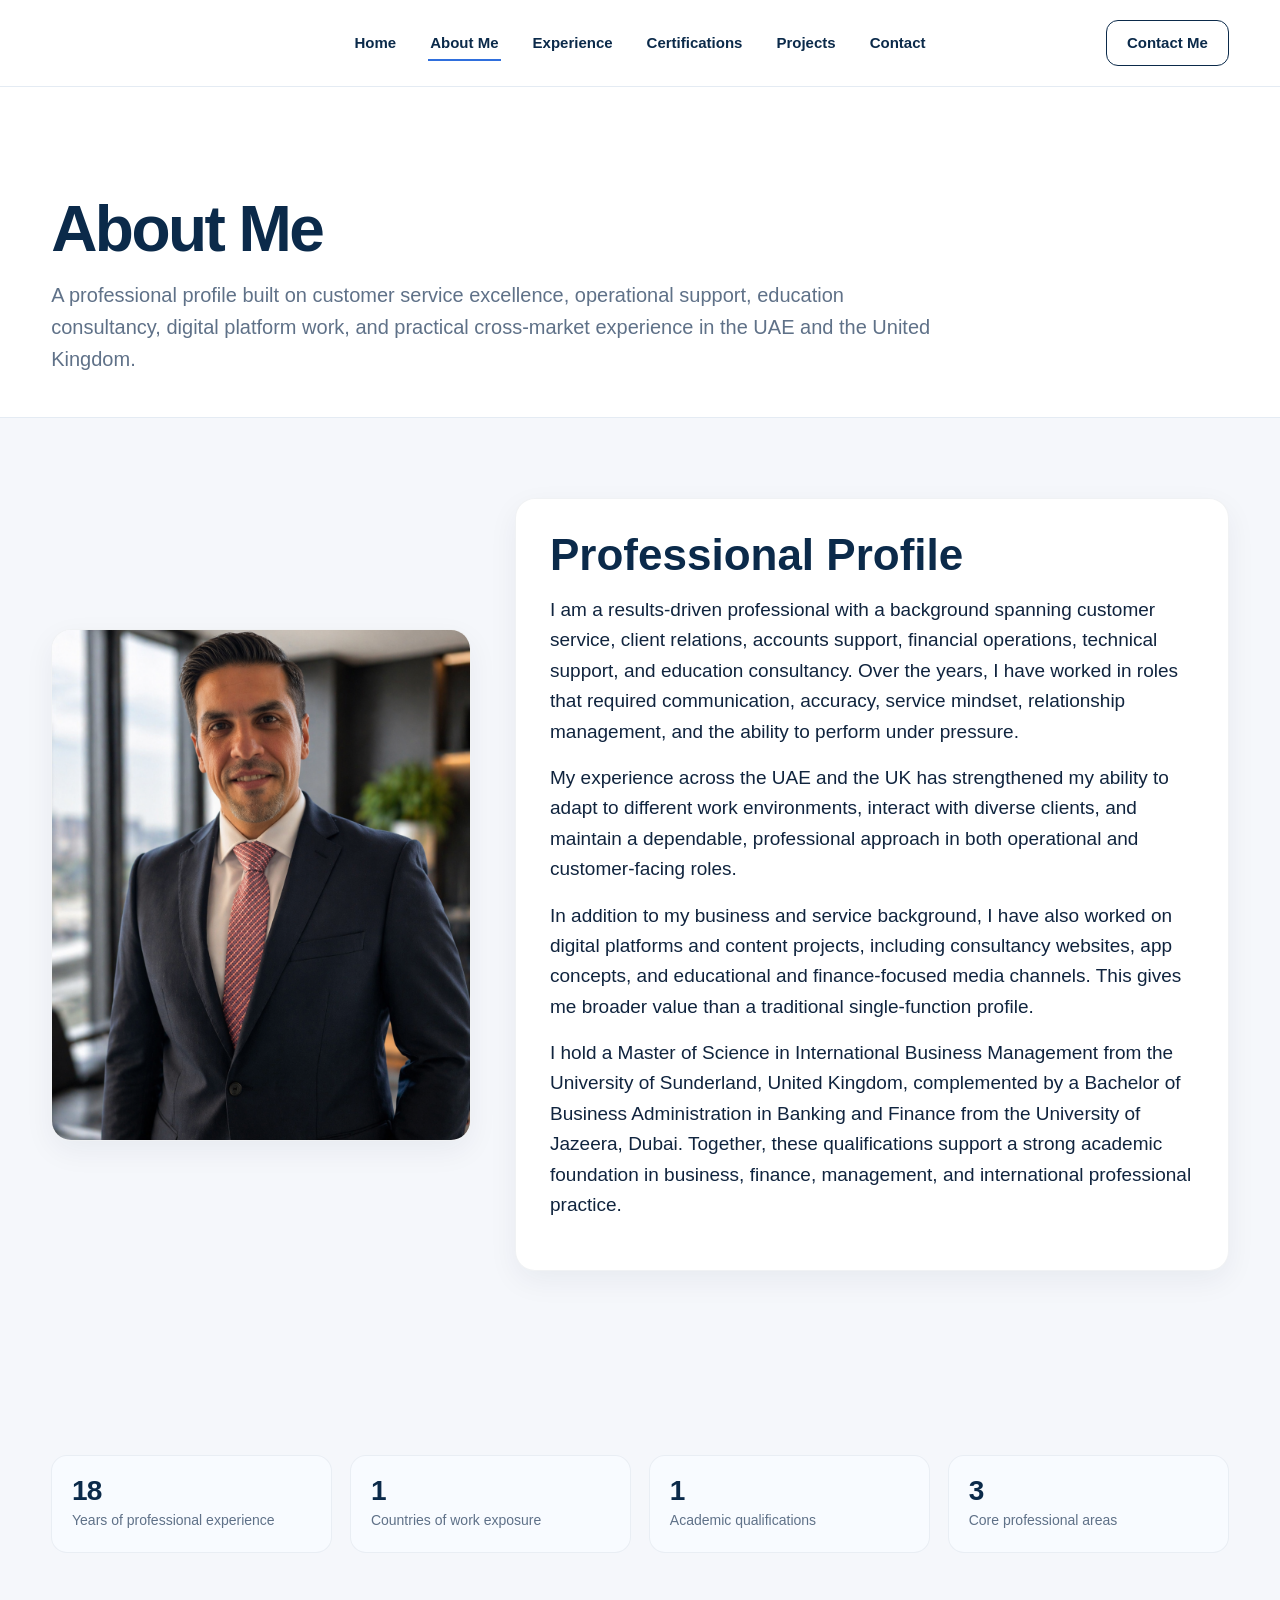
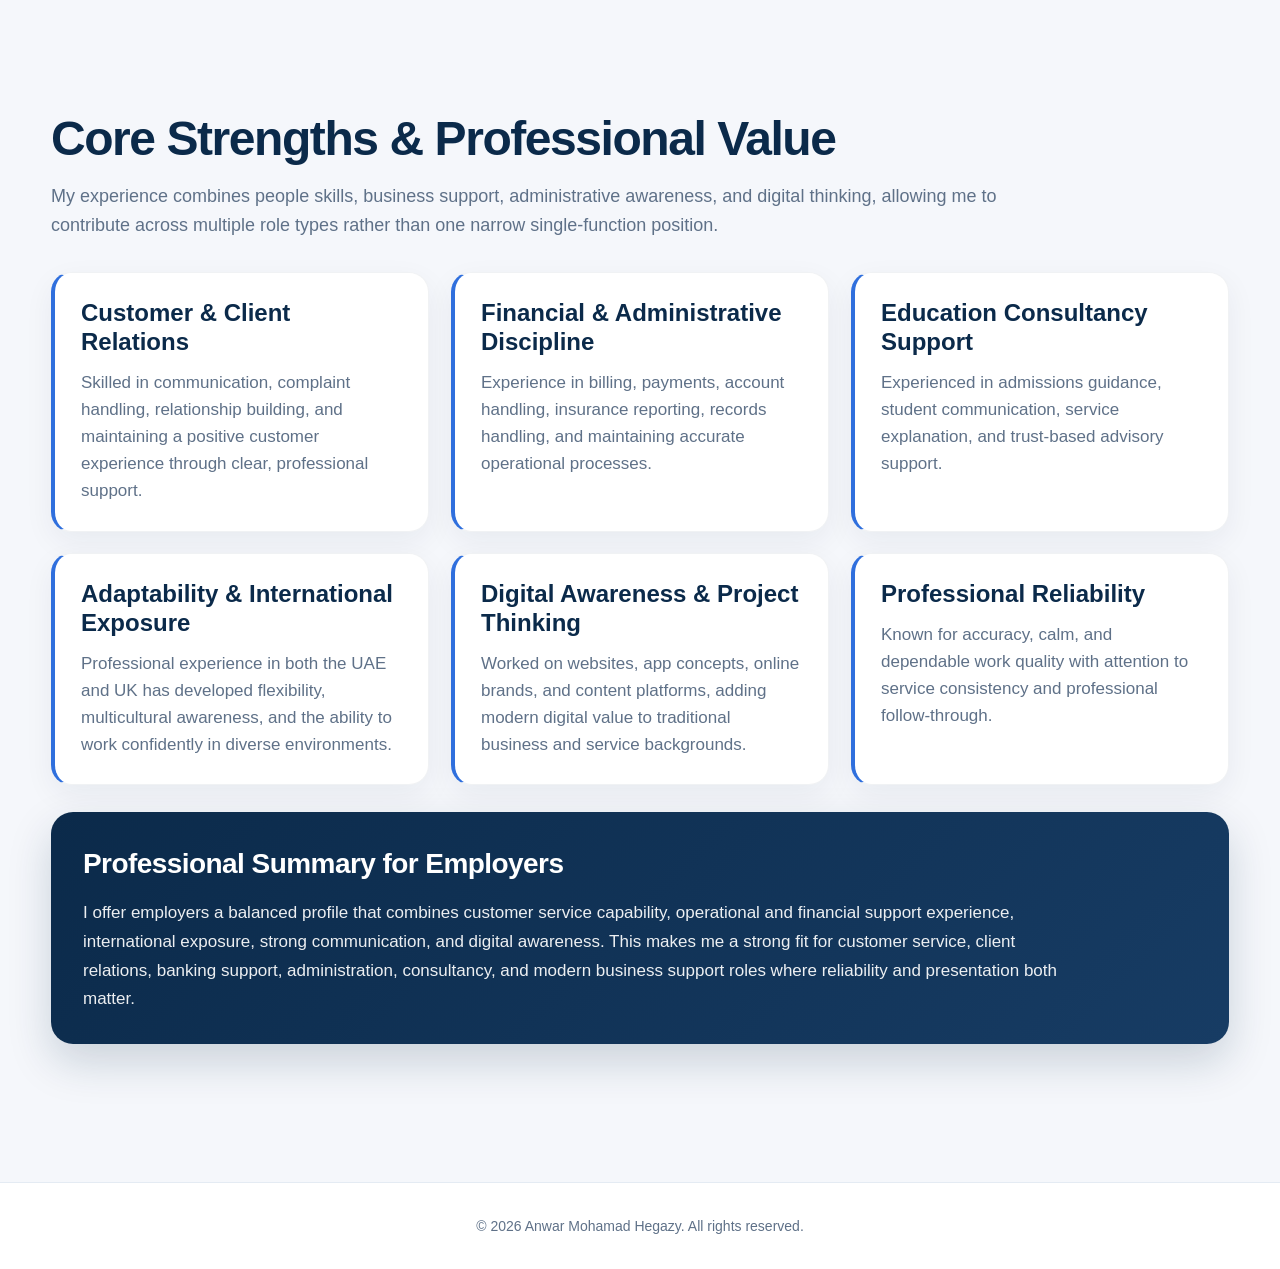
==== commit d3a58e44: "final recruiter-focused portfolio upgrade" ====
--- a/about.html
+++ b/about.html
@@ -6,7 +6,7 @@
   <title>Anwar Hegazy | About Me</title>
   <meta
     name="description"
-    content="Learn more about Anwar Hegazy, including his international experience, academic background, client service expertise, education consultancy work, and digital project profile."
+    content="Professional profile of Anwar Hegazy with experience in customer service, finance support, education consultancy, and digital projects."
   />
   <link rel="icon" type="image/png" href="images/favicon.png" />
   <link rel="stylesheet" href="style.css" />
@@ -46,69 +46,65 @@
     <div class="container">
       <h1>About Me</h1>
       <p>
-        A professional profile built on customer service excellence, operational support, financial administration,
-        education consultancy, and practical digital project work across the UAE and the United Kingdom.
+        A professional profile built on customer service excellence, operational support,
+        education consultancy, digital platform work, and practical cross-market experience
+        in the UAE and the United Kingdom.
       </p>
     </div>
   </section>
 
   <section class="section">
-    <div class="container">
-      <div class="about-grid fade-in-section">
-        <div class="about-photo card">
-          <img src="images/anwar-photo.png" alt="Anwar Hegazy portrait" />
-        </div>
-
-        <div class="about-copy card">
-          <h2>Professional Profile</h2>
-
-          <p>
-            I am a results-driven professional with a background spanning customer service, client relations,
-            accounts support, financial operations, technical support, and education consultancy. Over the years,
-            I have worked in roles that required communication, service mindset, accuracy, structured workflow,
-            and the ability to perform under pressure while maintaining professionalism.
-          </p>
-
-          <p>
-            My experience across the UAE and the UK has strengthened my ability to adapt to different work
-            environments, interact with diverse clients, and maintain a dependable, business-focused approach
-            in both operational and customer-facing roles. I bring practical experience in dealing with people,
-            handling service issues, supporting administrative and financial processes, and contributing to
-            positive customer outcomes.
-          </p>
-
-          <p>
-            In addition to my service and business background, I have also worked on digital platforms and content
-            projects, including consultancy websites, a customer-ordering web app, and finance and education-focused
-            media channels. This gives me added value in modern roles where communication, digital awareness, and
-            presentation matter alongside traditional business support.
-          </p>
-
-          <p>
-            I hold a Master of Science in International Business Management from the University of Sunderland in
-            the United Kingdom, together with a Bachelor of Business Administration in Banking and Finance from
-            the University of Jazeera, Dubai. These qualifications support a strong academic foundation in business,
-            finance, management, and international professional practice.
-          </p>
-        </div>
+    <div class="container about-grid">
+      <div class="about-photo card fade-in-section">
+        <img src="images/anwar-photo.png" alt="Anwar Hegazy portrait" />
       </div>
 
-      <div class="stats-row fade-in-section" style="margin-top: 34px;">
+      <div class="about-copy card fade-in-section">
+        <h2>Professional Profile</h2>
+        <p>
+          I am a results-driven professional with a background spanning customer service,
+          client relations, accounts support, financial operations, technical support,
+          and education consultancy. Over the years, I have worked in roles that required
+          communication, accuracy, service mindset, relationship management, and the ability
+          to perform under pressure.
+        </p>
+        <p>
+          My experience across the UAE and the UK has strengthened my ability to adapt to
+          different work environments, interact with diverse clients, and maintain a dependable,
+          professional approach in both operational and customer-facing roles.
+        </p>
+        <p>
+          In addition to my business and service background, I have also worked on digital
+          platforms and content projects, including consultancy websites, app concepts,
+          and educational and finance-focused media channels. This gives me broader value
+          than a traditional single-function profile.
+        </p>
+        <p>
+          I hold a Master of Science in International Business Management from the University
+          of Sunderland, United Kingdom, complemented by a Bachelor of Business Administration
+          in Banking and Finance from the University of Jazeera, Dubai. Together, these
+          qualifications support a strong academic foundation in business, finance,
+          management, and international professional practice.
+        </p>
+      </div>
+    </div>
+  </section>
+
+  <section class="section">
+    <div class="container">
+      <div class="stats-row fade-in-section">
         <div class="stat-box">
           <strong class="stat-number" data-target="20">0</strong>
           <span class="stat-label">Years of professional experience</span>
         </div>
-
         <div class="stat-box">
           <strong class="stat-number" data-target="2">0</strong>
-          <span class="stat-label">Countries of work experience</span>
+          <span class="stat-label">Countries of work exposure</span>
         </div>
-
         <div class="stat-box">
           <strong class="stat-number" data-target="2">0</strong>
           <span class="stat-label">Academic qualifications</span>
         </div>
-
         <div class="stat-box">
           <strong class="stat-number" data-target="4">0</strong>
           <span class="stat-label">Core professional areas</span>
@@ -117,75 +113,55 @@
     </div>
   </section>
 
-  <section class="section fade-in-section">
+  <section class="section">
     <div class="container">
-      <h2 class="section-title">Core Strengths & Professional Value</h2>
-      <p class="section-intro">
-        My experience combines people skills, business support, administrative awareness, and digital thinking,
-        allowing me to contribute across multiple role types rather than a narrow single-function position.
+      <h2 class="section-title fade-in-section">Core Strengths & Professional Value</h2>
+      <p class="section-intro fade-in-section">
+        My experience combines people skills, business support, administrative awareness,
+        and digital thinking, allowing me to contribute across multiple role types rather
+        than one narrow single-function position.
       </p>
 
       <div class="highlights-grid">
-        <div class="highlight-card card">
+        <div class="highlight-card card fade-in-section">
           <h4>Customer & Client Relations</h4>
-          <p>
-            Skilled in communication, complaint handling, relationship-building, and maintaining a positive
-            customer experience through clear, professional support.
-          </p>
+          <p>Skilled in communication, complaint handling, relationship building, and maintaining a positive customer experience through clear, professional support.</p>
         </div>
 
-        <div class="highlight-card card">
+        <div class="highlight-card card fade-in-section">
           <h4>Financial & Administrative Discipline</h4>
-          <p>
-            Experience in billing, payments, account support, insurance coordination, reporting, records handling,
-            and maintaining accurate operational processes.
-          </p>
+          <p>Experience in billing, payments, account handling, insurance reporting, records handling, and maintaining accurate operational processes.</p>
         </div>
 
-        <div class="highlight-card card">
+        <div class="highlight-card card fade-in-section">
           <h4>Education Consultancy Support</h4>
-          <p>
-            Supported UK education guidance through student communication, admissions-related assistance,
-            service explanation, and trust-based advisory support.
-          </p>
+          <p>Experienced in admissions guidance, student communication, service explanation, and trust-based advisory support.</p>
         </div>
 
-        <div class="highlight-card card">
+        <div class="highlight-card card fade-in-section">
           <h4>Adaptability & International Exposure</h4>
-          <p>
-            Professional experience in both the UAE and UK has developed flexibility, multicultural awareness,
-            and the ability to work effectively in different service and business environments.
-          </p>
+          <p>Professional experience in both the UAE and UK has developed flexibility, multicultural awareness, and the ability to work confidently in diverse environments.</p>
         </div>
 
-        <div class="highlight-card card">
+        <div class="highlight-card card fade-in-section">
           <h4>Digital Awareness & Project Thinking</h4>
-          <p>
-            Worked on websites, app concepts, online branding, and content platforms, adding modern digital value
-            to my traditional business and service background.
-          </p>
+          <p>Worked on websites, app concepts, online brands, and content platforms, adding modern digital value to traditional business and service backgrounds.</p>
         </div>
 
-        <div class="highlight-card card">
+        <div class="highlight-card card fade-in-section">
           <h4>Professional Reliability</h4>
-          <p>
-            Known for a practical, calm, and dependable working approach with attention to service quality,
-            communication standards, and consistent follow-through.
-          </p>
+          <p>Known for accuracy, calm, and dependable work quality with attention to service consistency and professional follow-through.</p>
         </div>
       </div>
-    </div>
-  </section>
 
-  <section class="section fade-in-section">
-    <div class="container">
-      <div class="recruiter-strip">
+      <div class="recruiter-strip fade-in-section" style="margin-top: 26px;">
         <h3>Professional Summary for Employers</h3>
         <p>
-          I offer employers a balanced profile that combines customer service capability, operational and financial
-          support experience, international exposure, strong communication, and digital awareness. This makes me a
-          strong fit for customer service, client relations, banking support, administration, consultancy, and
-          modern business support roles where reliability and presentation both matter.
+          I offer employers a balanced profile that combines customer service capability,
+          operational and financial support experience, international exposure, strong communication,
+          and digital awareness. This makes me a strong fit for customer service, client relations,
+          banking support, administration, consultancy, and modern business support roles where reliability
+          and presentation both matter.
         </p>
       </div>
     </div>
--- a/style.css
+++ b/style.css
@@ -1027,7 +1027,7 @@
   box-shadow: 0 18px 44px rgba(16, 36, 62, 0.10);
 }
 
-/* Certifications page only */
+/* Certifications page only - desktop/tablet layout */
 .certifications-page .projects-stack {
   display: grid;
   grid-template-columns: repeat(2, 1fr);
@@ -1133,6 +1133,15 @@
   border-radius: 12px;
 }
 
+/* Mobile certificates accordion */
+.cert-mobile-details {
+  display: none;
+}
+
+.cert-desktop-details {
+  display: block;
+}
+
 /* Responsive */
 @media (max-width: 1200px) {
   .home-feature-grid,
@@ -1242,207 +1251,655 @@
 }
 
 @media (max-width: 768px) {
+  body {
+    font-size: 16px;
+    line-height: 1.6;
+  }
+
+  .container {
+    width: min(94%, 100%);
+  }
+
+  .site-header {
+    position: sticky;
+    top: 0;
+  }
+
+  .header-inner {
+    min-height: 72px;
+    grid-template-columns: 1fr auto;
+  }
+
+  .menu-toggle {
+    display: inline-flex;
+    align-items: center;
+    justify-content: center;
+    width: 44px;
+    height: 44px;
+    border-radius: 12px;
+  }
+
+  .page-hero {
+    padding: 44px 0 20px;
+  }
+
+  .page-hero h1 {
+    font-size: 40px;
+    line-height: 1.05;
+    letter-spacing: -0.03em;
+  }
+
+  .page-hero p {
+    margin-top: 14px;
+    font-size: 18px;
+    line-height: 1.55;
+  }
+
   .hero {
-    min-height: calc(100vh - 76px);
+    min-height: auto;
+    background:
+      linear-gradient(
+        to bottom,
+        rgba(11, 42, 74, 0.78),
+        rgba(11, 42, 74, 0.58)
+      ),
+      url("images/hero-bg.jpg") center top / contain no-repeat;
+    background-color: #0b2a4a;
+    align-items: flex-start;
   }
 
   .hero-inner {
-    padding: 56px 0;
+    padding: 42px 0 34px;
+  }
+
+  .hero-copy {
+    max-width: 100%;
+  }
+
+  .eyebrow {
+    font-size: 11px;
+    letter-spacing: 0.14em;
+    margin-bottom: 12px;
+  }
+
+  .hero h1 {
+    font-size: 54px;
+    line-height: 0.96;
+    margin-bottom: 14px;
+  }
+
+  .hero-subtitle {
+    font-size: 18px;
+    line-height: 1.45;
+    margin-bottom: 14px;
+  }
+
+  .hero-description {
+    font-size: 15px;
+    line-height: 1.65;
+    margin-bottom: 20px;
+    max-width: 100%;
   }
 
   .hero-actions {
+    display: flex;
     flex-direction: column;
-    align-items: flex-start;
+    gap: 10px;
+    align-items: stretch;
   }
 
   .btn-primary,
   .btn-secondary,
   .btn-light,
-  .btn-outline-dark {
+  .btn-outline-dark,
+  .header-btn {
     width: 100%;
-    max-width: 280px;
-  }
-
-  .page-hero {
-    padding-top: 74px;
+    max-width: 100%;
+    min-height: 46px;
+    font-size: 14px;
+    padding: 0 16px;
+  }
+
+  .section,
+  .section-tight,
+  .home-section {
+    padding: 34px 0;
+  }
+
+  .section-title {
+    font-size: 32px;
+    line-height: 1.08;
+    margin-bottom: 12px;
+  }
+
+  .section-subtitle {
+    font-size: 24px;
+    line-height: 1.15;
+    margin-bottom: 18px;
+  }
+
+  .section-intro,
+  .home-intro-card p,
+  .about-copy p,
+  .timeline-card p,
+  .featured-project-body p,
+  .project-showcase-content p,
+  .contact-card p,
+  .recruiter-strip p {
+    font-size: 15px;
+    line-height: 1.65;
+  }
+
+  .home-intro-grid,
+  .about-grid,
+  .contact-grid,
+  .contact-strip,
+  .home-feature-grid,
+  .featured-projects-grid,
+  .highlights-grid,
+  .stats-row,
+  .two-col {
+    grid-template-columns: 1fr !important;
+    gap: 14px;
+  }
+
+  .stats-row {
+    grid-template-columns: repeat(2, 1fr) !important;
+  }
+
+  .stat-box {
+    padding: 16px;
+    border-radius: 14px;
+  }
+
+  .stat-number,
+  .stat-box strong {
+    font-size: 24px;
+  }
+
+  .stat-label,
+  .stat-box span {
+    font-size: 12px;
+    line-height: 1.4;
   }
 
   .home-intro-card,
   .about-copy.card,
   .timeline-card,
-  .cert-card,
   .contact-card,
   .contact-mini,
   .home-feature-card,
   .featured-project-body,
+  .highlight-card,
   .recruiter-strip,
-  .project-showcase {
-    padding: 22px;
-  }
-
+  .project-showcase,
   .cert-card {
-    padding-top: 24px;
+    padding: 18px;
+    border-radius: 18px;
+  }
+
+  .about-grid {
+    gap: 18px;
+  }
+
+  .about-photo img {
+    aspect-ratio: 0.8 / 1;
+    border-radius: 16px;
+  }
+
+  .about-copy h2,
+  .home-intro-card h2 {
+    font-size: 24px;
+    line-height: 1.15;
+    margin-bottom: 12px;
+  }
+
+  .timeline-card h3 {
+    font-size: 22px;
+    line-height: 1.2;
+  }
+
+  .timeline-meta {
+    font-size: 14px;
+    line-height: 1.5;
+    margin-bottom: 10px;
+  }
+
+  .highlight-card h4,
+  .home-feature-card h3,
+  .featured-project-body h3,
+  .contact-card h3,
+  .contact-mini h4 {
+    font-size: 18px;
+    line-height: 1.25;
+    margin-bottom: 10px;
+  }
+
+  .recruiter-strip h3 {
+    font-size: 22px;
+    line-height: 1.2;
+    margin-bottom: 10px;
+  }
+
+  .project-showcase,
+  .project-showcase.reverse {
+    grid-template-columns: 1fr !important;
+    gap: 16px;
+  }
+
+  .project-showcase.reverse .project-showcase-media,
+  .project-showcase.reverse .project-showcase-content {
+    order: initial !important;
+  }
+
+  .project-showcase-content h2 {
+    font-size: 24px;
+    line-height: 1.15;
+    margin-bottom: 8px;
+  }
+
+  .project-kicker {
+    font-size: 10px;
+    margin-bottom: 8px;
+  }
+
+  .project-sub {
+    font-size: 13px;
+    line-height: 1.45;
+    margin-bottom: 8px;
+  }
+
+  .project-points {
+    margin: 0 0 12px 18px;
+  }
+
+  .project-points li {
+    font-size: 14px;
+    line-height: 1.5;
+    margin-bottom: 6px;
+  }
+
+  .skills-tags {
+    gap: 8px;
+    margin: 12px 0 14px;
+  }
+
+  .skills-tags span {
+    min-height: 32px;
+    padding: 0 10px;
+    font-size: 12px;
+    line-height: 1;
+  }
+
+  .project-links {
+    display: flex;
+    flex-direction: column;
+    gap: 10px;
+  }
+
+  .project-image-wrap,
+  .static-image,
+  .featured-project-media,
+  .cert-image {
+    border-radius: 14px;
+    overflow: hidden;
+  }
+
+  .project-image-wrap img,
+  .static-image img {
+    width: 100%;
+    height: auto;
+    max-height: 220px;
+    object-fit: cover;
+    object-position: center top;
+  }
+
+  .featured-project-media {
+    aspect-ratio: 16 / 10;
   }
 
   .cert-grid {
-    grid-template-columns: repeat(2, 1fr);
+    grid-template-columns: 1fr !important;
     gap: 14px;
   }
 
   .cert-card h3 {
     font-size: 18px;
+    line-height: 1.2;
   }
 
   .cert-card p {
     font-size: 14px;
+    line-height: 1.55;
   }
 
   .cert-image {
-    height: 120px;
-  }
-
-  .section-subtitle {
-    font-size: 28px;
-  }
-
-  .home-feature-grid {
-    grid-template-columns: 1fr;
-  }
-
-  .project-showcase-content h2 {
-    font-size: 30px;
-  }
-
-  .project-image-overlay {
-    opacity: 1;
-    padding: 16px;
-    background: linear-gradient(to top, rgba(11, 42, 74, 0.55), rgba(11, 42, 74, 0.06));
-  }
-
-  .project-image-overlay span {
-    min-height: 38px;
-    font-size: 13px;
-  }
-
-  .footer-inner {
-    flex-direction: column;
-    align-items: center;
-  }
-}
-
-@media (max-width: 640px) {
-  .section {
-    padding: 56px 0;
-  }
-
-  .section-tight {
-    padding: 38px 0 56px;
-  }
-
-  .page-hero {
-    padding: 82px 0 24px;
-  }
-
-  .section-title {
-    margin-bottom: 14px;
-  }
-
-  .header-btn {
-    min-height: 42px;
-    padding: 0 16px;
-  }
-}
-
-@media (max-width: 600px) {
+    height: 180px;
+  }
+
+  /* Mobile certifications polished accordion */
   .certifications-page .projects-stack {
-    grid-template-columns: repeat(2, 1fr);
-    gap: 12px;
+    grid-template-columns: 1fr !important;
+    gap: 16px;
   }
 
   .certifications-page .project-showcase,
   .certifications-page .project-showcase.reverse,
   .certifications-page .consultancy-project {
-    padding: 12px;
-    gap: 12px;
+    padding: 16px;
+    gap: 14px;
+    border-radius: 18px;
   }
 
   .certifications-page .project-image-wrap img,
   .certifications-page .static-image img {
-    height: 110px;
-  }
-
-  .certifications-page .project-showcase-content {
+    height: 190px;
+    object-fit: cover;
+    object-position: top;
+    border-radius: 14px;
+  }
+
+  .certifications-page .project-showcase-content h2 {
+    font-size: 20px;
+    line-height: 1.2;
+    margin-bottom: 4px;
+  }
+
+  .certifications-page .project-sub {
+    font-size: 14px;
+    line-height: 1.45;
+    margin-bottom: 2px;
+  }
+
+  .cert-desktop-details {
+    display: none;
+  }
+
+  .cert-mobile-details {
+    display: block;
+    margin-top: 6px;
+  }
+
+  .cert-details-toggle {
+    width: 100%;
+    min-height: 44px;
+    padding: 0 14px;
+    border: 1px solid #d8e2ef;
+    border-radius: 12px;
+    background: #f8fbff;
+    color: #0b2a4a;
+    font-size: 14px;
+    font-weight: 700;
+    cursor: pointer;
+    transition: all 0.25s ease;
+    display: flex;
+    align-items: center;
+    justify-content: space-between;
+    gap: 10px;
+  }
+
+  .cert-details-toggle::after {
+    content: "+";
+    font-size: 18px;
+    line-height: 1;
+    font-weight: 700;
+    transition: transform 0.25s ease;
+  }
+
+  .cert-details-toggle:hover {
+    background: #eef4fb;
+  }
+
+  .cert-details-toggle.active {
+    background: #0b2a4a;
+    color: #ffffff;
+    border-color: #0b2a4a;
+  }
+
+  .cert-details-toggle.active::after {
+    content: "−";
+  }
+
+  .cert-details-panel {
+    display: grid;
+    grid-template-rows: 0fr;
+    opacity: 0;
+    transition: grid-template-rows 0.3s ease, opacity 0.25s ease, margin-top 0.25s ease;
+    margin-top: 0;
+  }
+
+  .cert-details-panel-inner {
+    overflow: hidden;
+  }
+
+  .cert-details-panel.show {
+    grid-template-rows: 1fr;
+    opacity: 1;
+    margin-top: 12px;
+  }
+
+  .cert-details-panel p {
+    font-size: 14px;
+    line-height: 1.6;
+    color: var(--muted);
+    margin: 0 0 12px;
+  }
+
+  .cert-details-panel .skills-tags {
     gap: 8px;
+    margin: 0 0 14px;
+  }
+
+  .cert-details-panel .skills-tags span {
+    min-height: 30px;
+    padding: 0 10px;
+    font-size: 11px;
+  }
+
+  .cert-details-panel .project-links {
+    margin-top: 0;
+    padding-top: 0;
+  }
+
+  .cert-details-panel .btn-primary {
+    width: 100%;
+    min-height: 42px;
+    font-size: 13px;
+    border-radius: 10px;
+  }
+
+  .contact-card a,
+  .contact-mini a {
+    word-break: break-word;
+  }
+
+  .form-group label {
+    font-size: 14px;
+  }
+
+  .form-group input,
+  .form-group textarea {
+    font-size: 16px;
+    padding: 12px 14px;
+    border-radius: 12px;
+  }
+
+  .form-group textarea {
+    min-height: 160px;
+  }
+
+  .references {
+    margin-top: 18px;
+    font-size: 18px;
+    line-height: 1.4;
+  }
+
+  .site-footer {
+    padding: 22px 0;
+    margin-top: 18px;
+  }
+
+  .footer-inner p {
+    font-size: 13px;
+    line-height: 1.5;
+  }
+}
+
+@media (max-width: 480px) {
+  .hero h1 {
+    font-size: 46px;
+  }
+
+  .page-hero h1 {
+    font-size: 34px;
+  }
+
+  .page-hero p,
+  .hero-subtitle,
+  .hero-description {
+    font-size: 15px;
+  }
+
+  .stats-row {
+    grid-template-columns: 1fr 1fr !important;
+    gap: 10px;
+  }
+
+  .stat-box {
+    padding: 14px;
+  }
+
+  .stat-number,
+  .stat-box strong {
+    font-size: 22px;
+  }
+
+  .project-showcase-content h2,
+  .about-copy h2,
+  .home-intro-card h2 {
+    font-size: 22px;
   }
 
   .certifications-page .project-showcase-content h2 {
-    font-size: 15px;
-  }
-
-  .certifications-page .project-showcase-content p,
-  .certifications-page .project-sub {
+    font-size: 18px;
+  }
+
+  .skills-tags span {
     font-size: 11px;
-    line-height: 1.45;
-  }
-
-  .certifications-page .skills-tags {
-    gap: 6px;
-  }
-
-  .certifications-page .skills-tags span {
-    min-height: 26px;
-    padding: 0 8px;
-    font-size: 10px;
-  }
-
-  .certifications-page .project-links {
-    padding-top: 6px;
-  }
-
-  .certifications-page .btn-primary {
-    width: 100%;
-    min-height: 34px;
-    font-size: 11px;
-    padding: 0 8px;
-    border-radius: 8px;
-  }
-}
-
-@media (max-width: 520px) {
-  .cert-grid {
-    grid-template-columns: repeat(2, 1fr);
-  }
-
-  .cert-card {
-    padding: 16px;
-    padding-top: 18px;
-  }
-
-  .cert-card h3 {
+    min-height: 30px;
+    padding: 0 9px;
+  }
+}
+
+/* =========================================
+   PROJECT IMPACT / RESULTS
+========================================= */
+
+.metrics-note {
+  margin: 14px 0 0;
+  font-size: 16px;
+  color: var(--muted);
+}
+
+.project-impact {
+  margin-top: 22px;
+}
+
+.project-impact h4 {
+  margin: 0 0 12px;
+  font-size: 18px;
+  color: var(--navy);
+}
+
+.impact-grid {
+  display: grid;
+  grid-template-columns: 1fr 1fr;
+  gap: 14px;
+  margin-bottom: 14px;
+}
+
+.impact-box {
+  padding: 16px;
+  border-radius: 12px;
+  border: 1px solid rgba(11, 42, 74, 0.08);
+}
+
+.impact-box strong {
+  display: inline-block;
+  margin-bottom: 8px;
+  font-size: 14px;
+  color: var(--navy);
+}
+
+.impact-box p {
+  margin: 0;
+  font-size: 14px;
+  line-height: 1.6;
+  color: var(--muted);
+}
+
+.impact-box.before {
+  background: #f7f9fc;
+}
+
+.impact-box.after {
+  background: #edf4ff;
+}
+
+.results {
+  margin-top: 12px;
+}
+
+.results h5 {
+  margin: 0 0 10px;
+  font-size: 15px;
+  color: var(--navy);
+}
+
+.results ul {
+  margin: 0;
+  padding-left: 18px;
+}
+
+.results li {
+  margin-bottom: 7px;
+  font-size: 14px;
+  line-height: 1.55;
+  color: var(--muted);
+}
+
+/* =========================================
+   SMALL PREMIUM POLISH
+========================================= */
+
+.project-showcase-content .project-points li,
+.project-showcase-content .results li,
+.project-showcase-content .impact-box p {
+  max-width: 720px;
+}
+
+.recruiter-strip p,
+.section-intro,
+.metrics-note {
+  max-width: 980px;
+}
+
+@media (max-width: 768px) {
+  .impact-grid {
+    grid-template-columns: 1fr;
+  }
+
+  .project-impact h4 {
     font-size: 16px;
   }
 
-  .cert-card p,
-  .cert-action a {
-    font-size: 13px;
-  }
-
-  .cert-image {
-    height: 100px;
-  }
-
-  .project-showcase-content h2 {
-    font-size: 26px;
-  }
-
-  .project-points li,
-  .project-showcase-content p {
-    font-size: 15px;
-  }
-
-  .skills-tags span {
-    font-size: 13px;
-    min-height: 34px;
-    padding: 0 12px;
+  .impact-box {
+    padding: 14px;
+  }
+
+  .impact-box p,
+  .results li,
+  .metrics-note {
+    font-size: 14px;
   }
 }
